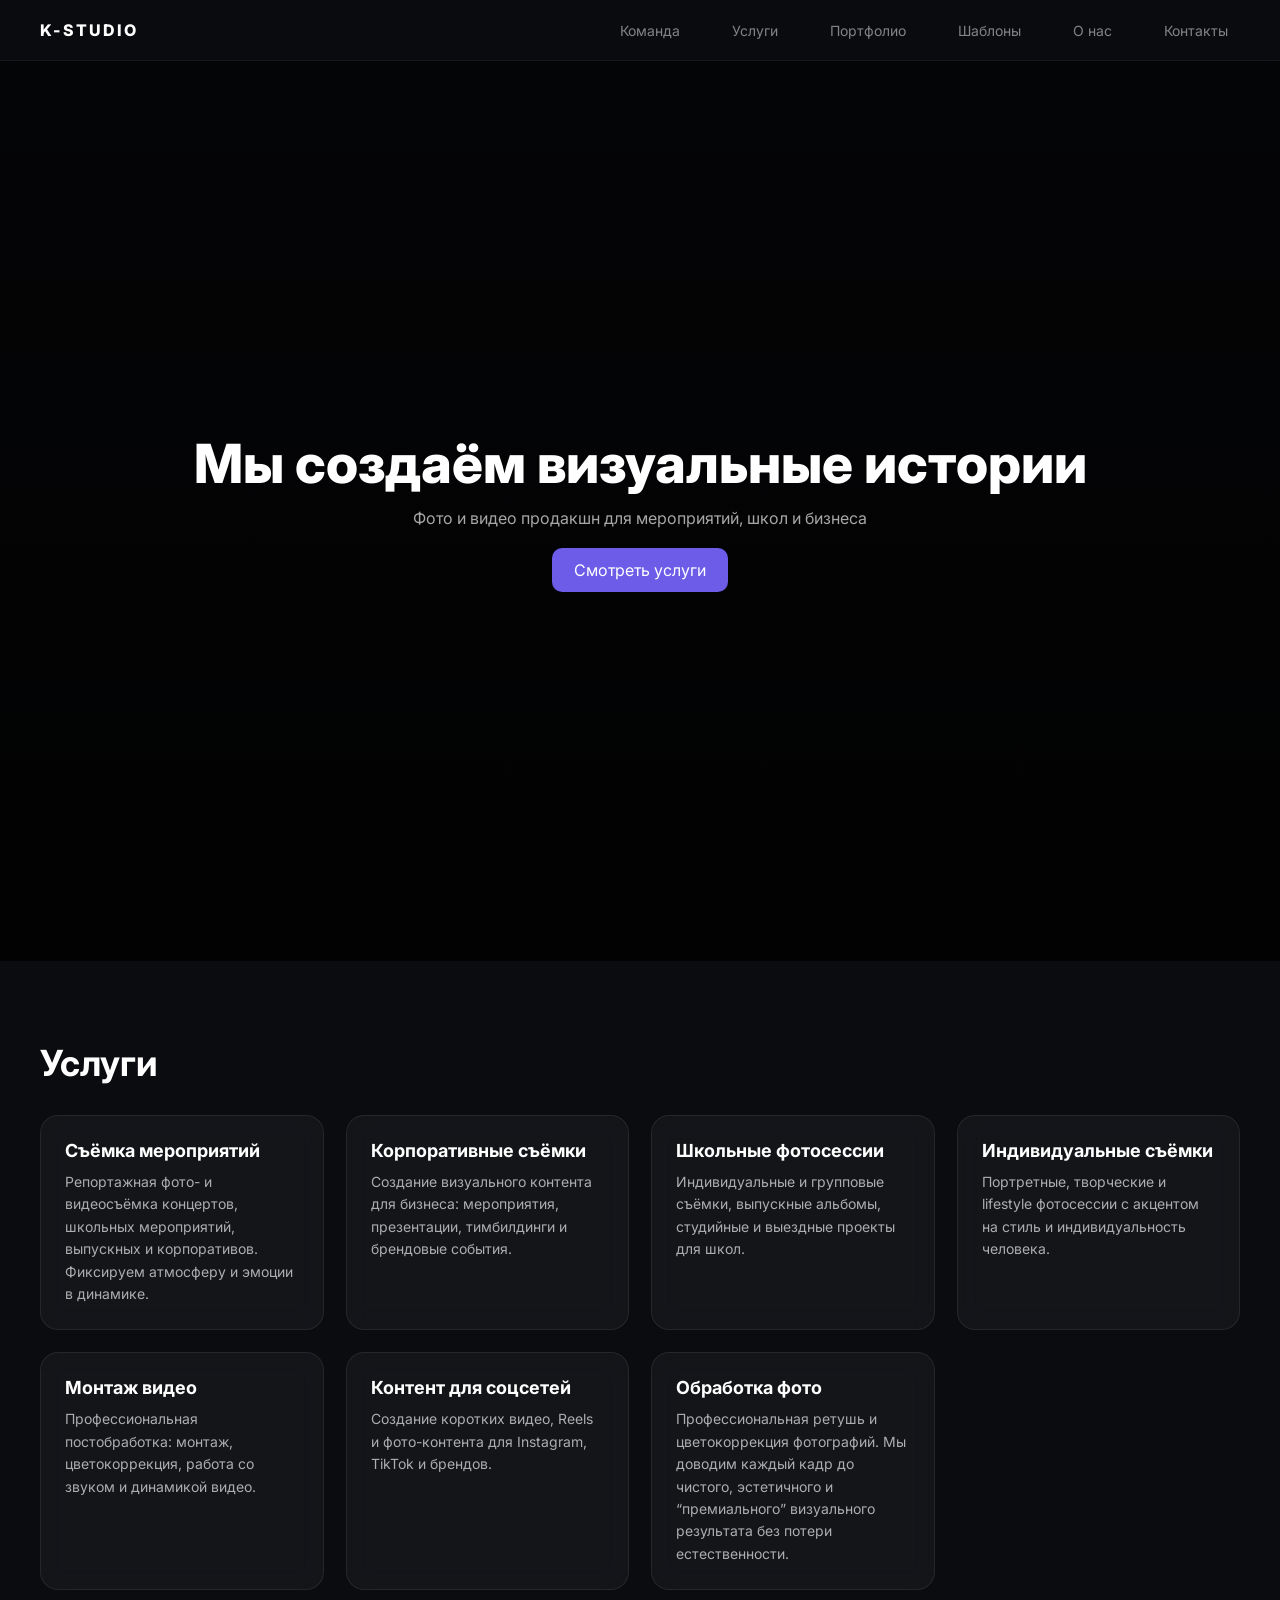
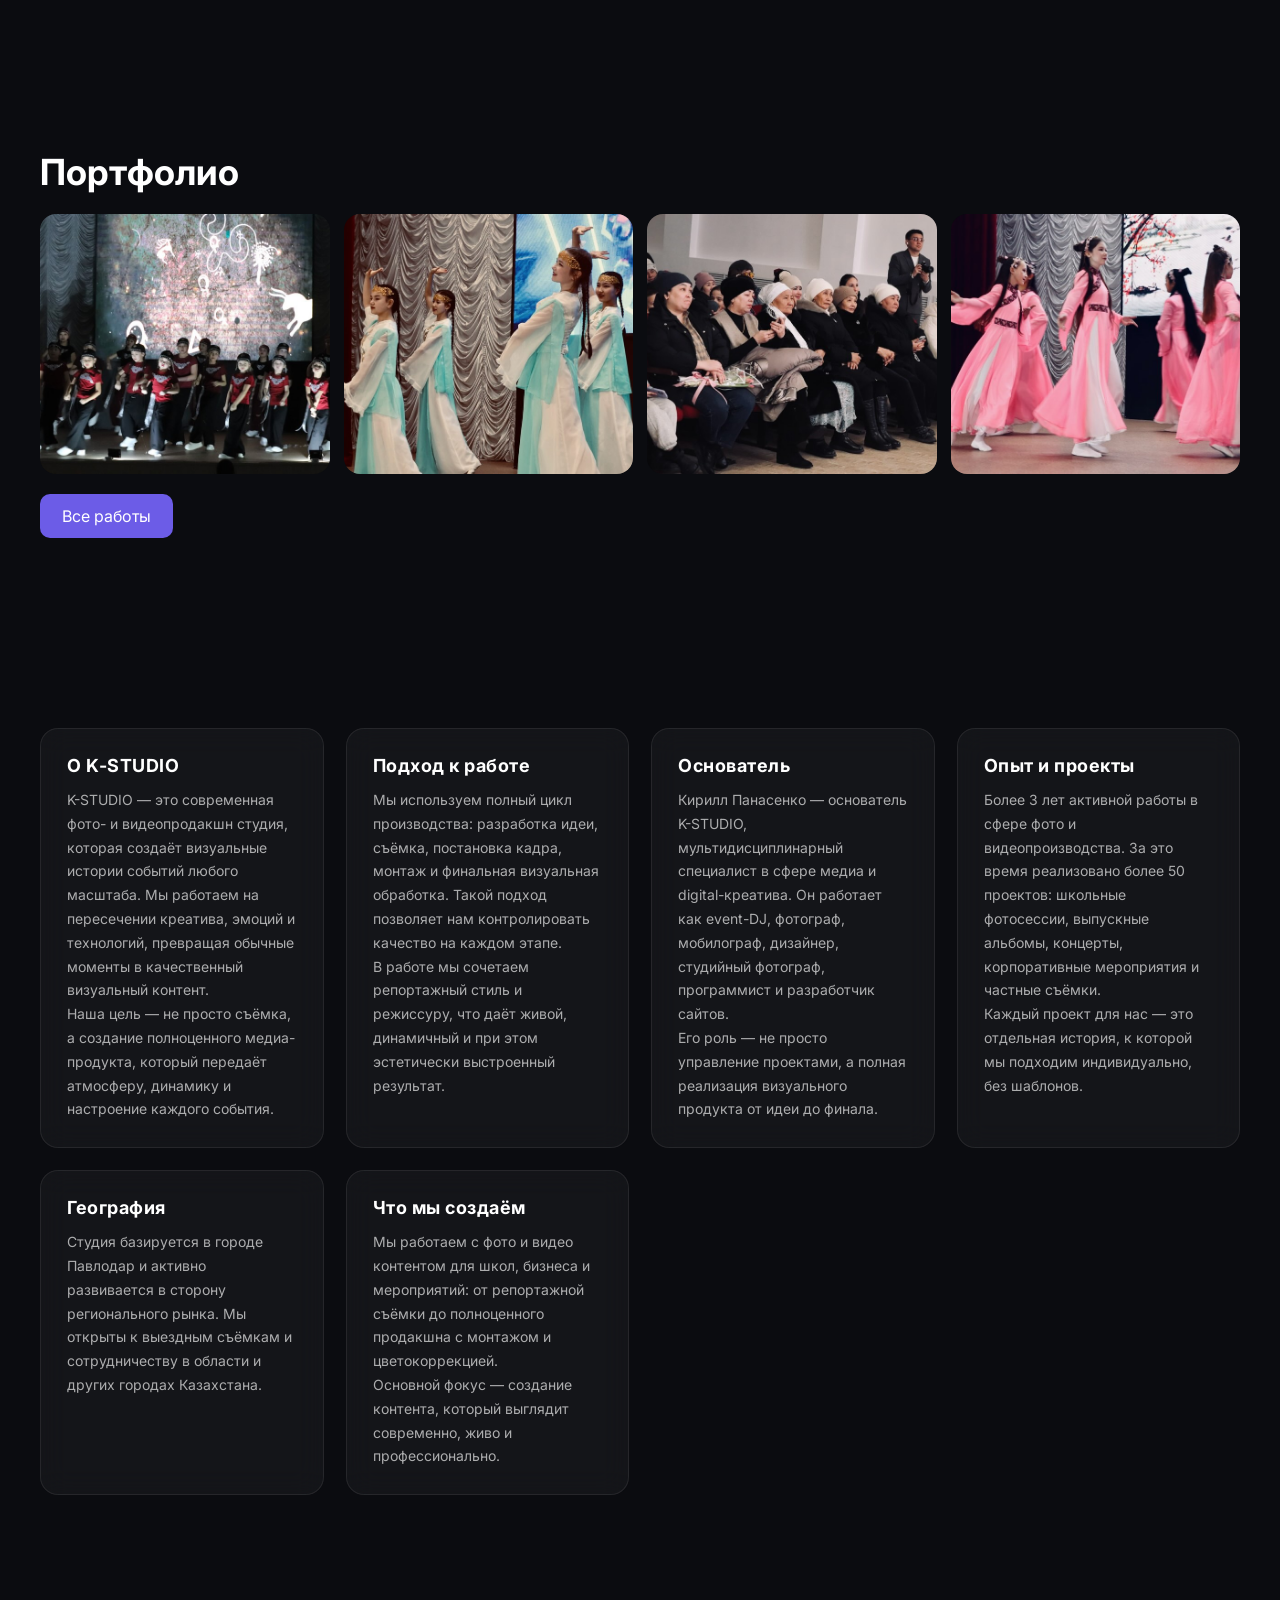
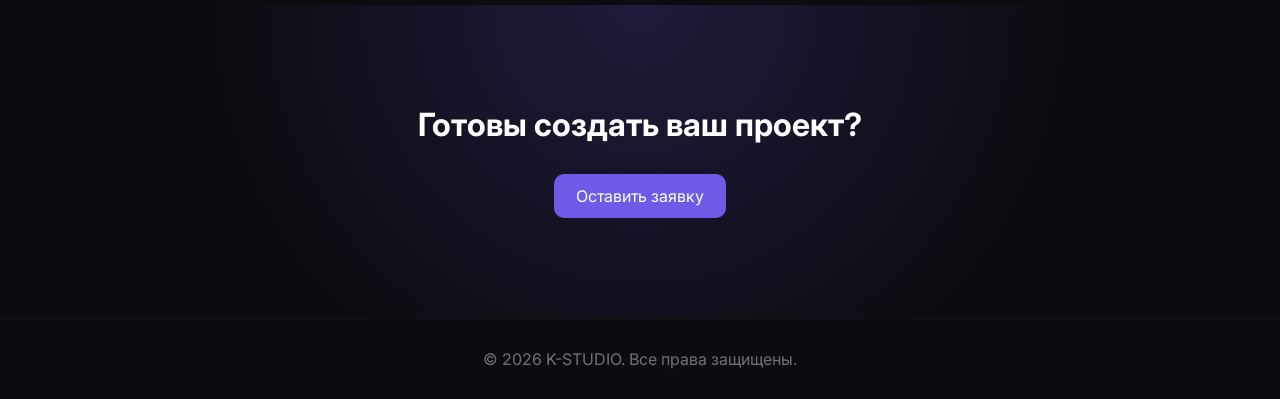
==== index.html @ 14543ec0 "Add files via upload" ====
<!DOCTYPE html>
<html lang="ru">

<head>
    <meta charset="UTF-8" />
    <meta name="viewport" content="width=device-width, initial-scale=1.0" />
    <title>K-STUDIO | Media Production</title>

    <!-- CSS -->
    <link rel="stylesheet" href="css/variables.css">
    <link rel="stylesheet" href="css/style.css">
    <link rel="stylesheet" href="css/responsive.css">

    <!-- Fonts -->
    <link rel="preconnect" href="https://fonts.googleapis.com">
    <link href="https://fonts.googleapis.com/css2?family=Inter:wght@300;400;600;800&display=swap" rel="stylesheet">
</head>

<body>

    <header class="header">
        <div class="logo">K-STUDIO</div>

        <!-- BURGER -->
        <div class="burger" id="burger">
            <span></span>
            <span></span>
            <span></span>
        </div>

        <nav class="nav" id="nav">
            <a href="pages/team.html">Команда</a>
            <a href="pages/services.html">Услуги</a>
            <a href="pages/portfolio.html">Портфолио</a>
            <a href="pages/school-albums.html">Шаблоны</a>
            <a href="pages/about.html">О нас</a>
            <a href="pages/contact.html">Контакты</a>
        </nav>
    </header>


    <section class="hero">

        <video class="hero-video" autoplay muted loop playsinline>
            <source src="assets/video/hero.mp4" type="video/mp4">
        </video>

        <div class="hero-overlay"></div>

        <div class="hero-content">
            <h1>Мы создаём визуальные истории</h1>
            <p>Фото и видео продакшн для мероприятий, школ и бизнеса</p>
            <a href="#services" class="btn">Смотреть услуги</a>
        </div>

    </section>


    <!-- SERVICES -->
    <section id="services" class="section">

        <h2 class="title">Услуги</h2>

        <div class="services-grid">

            <div class="service-card">
                <h3>Съёмка мероприятий</h3>
                <p>
                    Репортажная фото- и видеосъёмка концертов, школьных мероприятий, выпускных и корпоративов.
                    Фиксируем атмосферу и эмоции в динамике.
                </p>
            </div>

            <div class="service-card">
                <h3>Корпоративные съёмки</h3>
                <p>
                    Создание визуального контента для бизнеса: мероприятия, презентации, тимбилдинги и брендовые
                    события.
                </p>
            </div>

            <div class="service-card">
                <h3>Школьные фотосессии</h3>
                <p>
                    Индивидуальные и групповые съёмки, выпускные альбомы, студийные и выездные проекты для школ.
                </p>
            </div>

            <div class="service-card">
                <h3>Индивидуальные съёмки</h3>
                <p>
                    Портретные, творческие и lifestyle фотосессии с акцентом на стиль и индивидуальность человека.
                </p>
            </div>

            <div class="service-card">
                <h3>Монтаж видео</h3>
                <p>
                    Профессиональная постобработка: монтаж, цветокоррекция, работа со звуком и динамикой видео.
                </p>
            </div>

            <div class="service-card">
                <h3>Контент для соцсетей</h3>
                <p>
                    Создание коротких видео, Reels и фото-контента для Instagram, TikTok и брендов.
                </p>
            </div>

            <div class="service-card">
                <h3>Обработка фото</h3>
                <p>
                    Профессиональная ретушь и цветокоррекция фотографий. Мы доводим каждый кадр до чистого,
                    эстетичного и “премиального” визуального результата без потери естественности.
                </p>
            </div>

        </div>

    </section>


    <!-- PORTFOLIO PREVIEW -->
    <section class="section dark">
        <h2 class="title">Портфолио</h2>

        <div class="portfolio-grid">
            <img src="assets/images/portfolio/1.jpg">
            <img src="assets/images/portfolio/2.jpg">
            <img src="assets/images/portfolio/3.jpg">
            <img src="assets/images/portfolio/4.jpg">
        </div>

        <div class="center">
            <a href="pages/portfolio.html" class="btn">Все работы</a>
        </div>
    </section>


    <!-- ABOUT SHORT -->
    <section class="info-section">

        <div class="info-grid">

            <div class="info-card">
                <h3>О K-STUDIO</h3>
                <p>
                    K-STUDIO — это современная фото- и видеопродакшн студия, которая создаёт визуальные истории
                    событий любого масштаба. Мы работаем на пересечении креатива, эмоций и технологий,
                    превращая обычные моменты в качественный визуальный контент.
                </p>
                <p>
                    Наша цель — не просто съёмка, а создание полноценного медиа-продукта, который передаёт атмосферу,
                    динамику и настроение каждого события.
                </p>
            </div>

            <div class="info-card">
                <h3>Подход к работе</h3>
                <p>
                    Мы используем полный цикл производства: разработка идеи, съёмка, постановка кадра, монтаж и
                    финальная
                    визуальная обработка. Такой подход позволяет нам контролировать качество на каждом этапе.
                </p>
                <p>
                    В работе мы сочетаем репортажный стиль и режиссуру, что даёт живой, динамичный и при этом
                    эстетически выстроенный результат.
                </p>
            </div>

            <div class="info-card">
                <h3>Основатель</h3>
                <p>
                    Кирилл Панасенко — основатель K-STUDIO, мультидисциплинарный специалист в сфере медиа и
                    digital-креатива.
                    Он работает как event-DJ, фотограф, мобилограф, дизайнер, студийный фотограф, программист и
                    разработчик сайтов.
                </p>
                <p>
                    Его роль — не просто управление проектами, а полная реализация визуального продукта от идеи до
                    финала.
                </p>
            </div>

            <div class="info-card">
                <h3>Опыт и проекты</h3>
                <p>
                    Более 3 лет активной работы в сфере фото и видеопроизводства. За это время реализовано более 50
                    проектов:
                    школьные фотосессии, выпускные альбомы, концерты, корпоративные мероприятия и частные съёмки.
                </p>
                <p>
                    Каждый проект для нас — это отдельная история, к которой мы подходим индивидуально, без шаблонов.
                </p>
            </div>

            <div class="info-card">
                <h3>География</h3>
                <p>
                    Студия базируется в городе Павлодар и активно развивается в сторону регионального рынка.
                    Мы открыты к выездным съёмкам и сотрудничеству в области и других городах Казахстана.
                </p>
            </div>

            <div class="info-card">
                <h3>Что мы создаём</h3>
                <p>
                    Мы работаем с фото и видео контентом для школ, бизнеса и мероприятий:
                    от репортажной съёмки до полноценного продакшна с монтажом и цветокоррекцией.
                </p>
                <p>
                    Основной фокус — создание контента, который выглядит современно, живо и профессионально.
                </p>
            </div>

        </div>

    </section>


    <!-- CTA -->
    <section class="cta">
        <h2>Готовы создать ваш проект?</h2>
        <a href="pages/contact.html" class="btn">Оставить заявку</a>
    </section>


    <!-- FOOTER -->
    <footer class="footer">
        <p>© 2026 K-STUDIO. Все права защищены.</p>
    </footer>


    <!-- JS -->
    <script src="/js/main.js"></script>

</body>

</html>
---- css/variables.css ----
:root {
  --bg: #0b0b0f;
  --card: #141420;
  --text: #ffffff;
  --muted: rgba(255,255,255,0.65);
  --border: rgba(255,255,255,0.08);
  --accent: #6c5ce7;
}
---- css/style.css ----
* {
  margin: 0;
  padding: 0;
  box-sizing: border-box;
  font-family: Inter, sans-serif;
}

body {
  background: var(--bg);
  color: var(--text);
}

/* HEADER */
.header {
  position: fixed;
  top: 0;
  width: 100%;
  padding: 20px 40px;
  display: flex;
  justify-content: space-between;
  align-items: center;
  backdrop-filter: blur(14px);
  z-index: 1000;
}

.logo {
  font-weight: 800;
  letter-spacing: 2px;
}

.nav a {
  margin: 0 12px;
  text-decoration: none;
  color: var(--text);
  opacity: 0.7;
  font-size: 14px;
  transition: 0.3s;
}

.nav a:hover {
  opacity: 1;
}

/* HERO */
.hero {
  height: 100vh;
  position: relative;
  display: flex;
  align-items: center;
  justify-content: center;
  text-align: center;
}

.hero-video {
  position: absolute;
  width: 100%;
  height: 100%;
  object-fit: cover;
  z-index: -2;
}

.hero-overlay {
  position: absolute;
  width: 100%;
  height: 100%;
  background: rgba(0,0,0,0.65);
  z-index: -1;
}

.hero-content h1 {
  font-size: 54px;
  font-weight: 800;
}

.hero-content p {
  margin-top: 12px;
  color: var(--muted);
}

/* BUTTON */
.btn {
  display: inline-block;
  margin-top: 20px;
  padding: 12px 22px;
  background: var(--accent);
  color: white;
  border-radius: 10px;
  text-decoration: none;
  transition: 0.3s;
}

.btn:hover {
  transform: translateY(-3px);
}

/* SECTIONS */
.section {
  padding: 100px 40px;
}

.title {
  font-size: 34px;
  margin-bottom: 30px;
}

/* GRID */
.grid {
  display: grid;
  grid-template-columns: repeat(auto-fit, minmax(220px, 1fr));
  gap: 20px;
}

.card {
  background: var(--card);
  border: 1px solid var(--border);
  padding: 20px;
  border-radius: 16px;
  transition: 0.3s;
}

.card:hover {
  transform: translateY(-6px);
}

/* PORTFOLIO */
.portfolio-grid {
  display: grid;
  grid-template-columns: repeat(auto-fit, minmax(260px, 1fr));
  gap: 15px;
}

.portfolio-grid img {
  width: 100%;
  height: 260px;
  object-fit: cover;
  border-radius: 16px;
  transition: 0.3s;
}

.portfolio-grid img:hover {
  transform: scale(1.03);
}

/* CTA */
.cta {
  text-align: center;
  padding: 120px 40px;
  background: linear-gradient(45deg, var(--accent), #2d3436);
}

/* FOOTER */
.footer {
  text-align: center;
  padding: 40px;
  opacity: 0.6;
}

.hero-overlay {
  position: absolute;
  inset: 0;
  background: linear-gradient(
    180deg,
    rgba(0,0,0,0.6),
    rgba(0,0,0,0.85)
  );
  z-index: -1;
}

.hero-video {
  position: absolute;
  inset: 0;
  width: 100%;
  height: 100%;
  object-fit: cover;
  z-index: -2;
  filter: saturate(1.1) contrast(1.1);
}

.hero-content {
  animation: fadeUp 1.2s ease forwards;
}

@keyframes fadeUp {
  from {
    opacity: 0;
    transform: translateY(20px);
  }
  to {
    opacity: 1;
    transform: translateY(0);
  }
}

/* === INFO BLOCK (K-STUDIO PREMIUM) === */

.info-section {
  padding: 110px 40px;
}

.info-grid {
  display: grid;
  grid-template-columns: repeat(auto-fit, minmax(280px, 1fr));
  gap: 22px;
}

/* карточка */
.info-card {
  background: rgba(255, 255, 255, 0.04);
  border: 1px solid rgba(255, 255, 255, 0.08);
  border-radius: 18px;
  padding: 26px;
  backdrop-filter: blur(14px);
  transition: all 0.35s ease;
  position: relative;
  overflow: hidden;
}

/* мягкий световой акцент */
.info-card::before {
  content: "";
  position: absolute;
  top: -40%;
  left: -40%;
  width: 200%;
  height: 200%;
  background: radial-gradient(
    circle,
    rgba(124, 92, 255, 0.18),
    transparent 60%
  );
  opacity: 0;
  transition: 0.4s ease;
}

/* hover эффект */
.info-card:hover {
  transform: translateY(-10px);
  border-color: rgba(124, 92, 255, 0.4);
  box-shadow: 0 25px 60px rgba(0, 0, 0, 0.5);
}

.info-card:hover::before {
  opacity: 1;
}

/* заголовок */
.info-card h3 {
  font-size: 18px;
  margin-bottom: 12px;
  color: #fff;
  letter-spacing: 0.5px;
}

/* текст */
.info-card p {
  font-size: 14px;
  line-height: 1.7;
  color: rgba(255, 255, 255, 0.65);
}

/* акцентные слова (если используешь <b>) */
.info-card b {
  color: #ffffff;
}

.services-grid {
  display: grid;
  grid-template-columns: repeat(auto-fit, minmax(260px, 1fr));
  gap: 22px;
}

.service-card {
  background: rgba(255, 255, 255, 0.04);
  border: 1px solid rgba(255, 255, 255, 0.08);
  border-radius: 18px;
  padding: 24px;
  transition: 0.35s ease;
  backdrop-filter: blur(12px);
  position: relative;
  overflow: hidden;
}

.service-card:hover {
  transform: translateY(-8px);
  border-color: rgba(124, 92, 255, 0.4);
  box-shadow: 0 20px 50px rgba(0, 0, 0, 0.45);
}

/* заголовок */
.service-card h3 {
  font-size: 18px;
  margin-bottom: 10px;
  color: #fff;
}

/* описание снизу */
.service-card p {
  font-size: 14px;
  line-height: 1.6;
  color: rgba(255, 255, 255, 0.65);
}

.price-box {
  margin-top: 14px;
  padding: 10px 14px;
  border: 1px solid rgba(124, 92, 255, 0.5);
  border-radius: 12px;
  display: inline-block;
  color: #fff;
  font-weight: 600;
  font-size: 14px;
  background: rgba(124, 92, 255, 0.08);
  backdrop-filter: blur(10px);
  transition: 0.3s ease;
}

.service-card:hover .price-box {
  background: rgba(124, 92, 255, 0.18);
  transform: scale(1.03);
}

/* =========================
   BASE (фикс тёмной темы)
========================= */

body {
  margin: 0;
  font-family: 'Inter', sans-serif;
  background: #0b0c10;
  color: #ffffff;
}

* {
  box-sizing: border-box;
}

/* =========================
   LAYOUT
========================= */

.section {
  padding: 80px 40px;
}

/* заголовки */
.title {
  font-size: 36px;
  font-weight: 700;
  margin-bottom: 20px;
  color: #ffffff;
}

/* мутный текст */
p {
  color: rgba(255,255,255,0.7);
}

/* =========================
   HEADER (если нет в общем CSS)
========================= */

.header {
  display: flex;
  justify-content: space-between;
  align-items: center;
  padding: 20px 40px;
  border-bottom: 1px solid rgba(255,255,255,0.06);
  background: rgba(11,12,16,0.8);
  backdrop-filter: blur(10px);
}

.logo {
  font-weight: 800;
  letter-spacing: 2px;
  color: #fff;
}

.nav a {
  margin-left: 20px;
  text-decoration: none;
  color: rgba(255,255,255,0.7);
  transition: 0.3s;
}

.nav a:hover {
  color: #fff;
}

/* =========================
   FILTER BUTTONS
========================= */

.portfolio-filters {
  display: flex;
  gap: 10px;
  flex-wrap: wrap;
  margin: 20px 0 30px;
}

.filter-btn {
  padding: 10px 16px;
  border-radius: 12px;
  border: 1px solid rgba(255,255,255,0.1);
  background: rgba(255,255,255,0.03);
  color: rgba(255,255,255,0.7);
  cursor: pointer;
  transition: 0.3s;
}

.filter-btn:hover {
  border-color: rgba(124,92,255,0.4);
  color: #fff;
}

.filter-btn.active {
  background: rgba(124,92,255,0.2);
  border-color: rgba(124,92,255,0.5);
  color: #fff;
}

/* =========================
   GALLERY
========================= */

.portfolio-grid {
  display: grid;
  grid-template-columns: repeat(auto-fit, minmax(240px, 1fr));
  gap: 14px;
}

.portfolio-grid img {
  width: 100%;
  height: 260px;
  object-fit: cover;
  border-radius: 16px;
  transition: 0.35s ease;
  display: block;
}

.portfolio-grid img:hover {
  transform: scale(1.04);
}

/* =========================
   CARDS (cases)
========================= */

.services-grid {
  display: grid;
  grid-template-columns: repeat(auto-fit, minmax(260px, 1fr));
  gap: 22px;
  margin-top: 30px;
}

.service-card {
  background: rgba(255,255,255,0.04);
  border: 1px solid rgba(255,255,255,0.08);
  border-radius: 18px;
  padding: 24px;
  transition: 0.3s ease;
}

.service-card:hover {
  transform: translateY(-8px);
  border-color: rgba(124,92,255,0.4);
  box-shadow: 0 20px 50px rgba(0,0,0,0.5);
}

.service-card h3 {
  color: #fff;
  margin-bottom: 10px;
}

.service-card p {
  color: rgba(255,255,255,0.65);
  line-height: 1.6;
}

.service-card a{
    text-decoration: none;
    color: rgba(255,255,255,0.65);
}

.service-card a:hover{
    color: rgba(126, 126, 126, 0.65);
}
/* =========================
   CTA
========================= */

.cta {
  text-align: center;
  padding: 100px 40px;
  background: radial-gradient(circle at top, rgba(124,92,255,0.18), transparent 60%);
}

.cta h2 {
  font-size: 32px;
  margin-bottom: 10px;
  color: #fff;
}

/* =========================
   FOOTER
========================= */

.footer {
  text-align: center;
  padding: 30px;
  border-top: 1px solid rgba(255,255,255,0.06);
  color: rgba(255,255,255,0.5);
}

/* =========================
   RESPONSIVE
========================= */

@media (max-width: 768px) {
  .section {
    padding: 60px 20px;
  }

  .portfolio-grid img {
    height: 220px;
  }
}

.team-grid {
  display: grid;
  grid-template-columns: repeat(auto-fit, minmax(260px, 1fr));
  gap: 22px;
  margin-top: 30px;
}

.team-card {
  background: rgba(255,255,255,0.04);
  border: 1px solid rgba(255,255,255,0.08);
  border-radius: 18px;
  padding: 20px;
  transition: 0.3s ease;
}

.team-card:hover {
  transform: translateY(-8px);
  border-color: rgba(124,92,255,0.4);
  box-shadow: 0 20px 50px rgba(0,0,0,0.5);
}

.team-card img {
  width: 100%;
  height: 220px;
  object-fit: cover;
  border-radius: 14px;
  margin-bottom: 14px;
}

.team-card h3 {
  color: #fff;
  margin-bottom: 4px;
}

.role {
  font-size: 13px;
  color: rgba(124,92,255,0.9);
  margin-bottom: 10px;
}

.team-card p {
  color: rgba(255,255,255,0.65);
  line-height: 1.6;
  font-size: 14px;
}

.lightbox {
  position: fixed;
  top: 0;
  left: 0;
  width: 100%;
  height: 100%;
  background: rgba(0,0,0,0.92);
  display: none;
  align-items: center;
  justify-content: center;
  z-index: 9999;
}

.lightbox img {
  max-width: 85%;
  max-height: 85%;
  border-radius: 12px;
}

.lightbox .close {
  position: absolute;
  top: 20px;
  right: 30px;
  font-size: 36px;
  color: #fff;
  cursor: pointer;
}

.lightbox .nav {
  position: absolute;
  top: 50%;
  transform: translateY(-50%);
  font-size: 40px;
  color: #fff;
  background: none;
  border: none;
  cursor: pointer;
  padding: 10px;
}

.lightbox .prev {
  left: 20px;
}

.lightbox .next {
  right: 20px;
}   

.contact-form {
  max-width: 700px;
  display: flex;
  flex-direction: column;
  gap: 12px;
}

.contact-form input,
.contact-form textarea {
  padding: 14px;
  border-radius: 12px;
  border: 1px solid rgba(255,255,255,0.1);
  background: rgba(255,255,255,0.03);
  color: #fff;
  outline: none;
}

.contact-form textarea {
  min-height: 120px;
  resize: none;
}

.contact-form button {
  padding: 14px;
  border: none;
  border-radius: 12px;
  background: rgba(124,92,255,0.7);
  color: #fff;
  cursor: pointer;
  transition: 0.3s;
}

.contact-form button:hover {
  background: rgba(124,92,255,1);
}

/* ===== HEADER BASE ===== */

.header {
  display: flex;
  justify-content: space-between;
  align-items: center;
  padding: 20px 40px;
  position: relative;
  z-index: 1000;
}

/* ===== NAV DESKTOP ===== */

.nav {
  display: flex;
  gap: 20px;
}

.nav a {
  color: rgba(255,255,255,0.7);
  text-decoration: none;
  transition: 0.3s;
}

.nav a:hover {
  color: #fff;
}

/* ===== BURGER ===== */

.burger {
  display: none;
  flex-direction: column;
  gap: 5px;
  cursor: pointer;
}

.burger span {
  width: 25px;
  height: 2px;
  background: #fff;
  transition: 0.3s;
}

/* ===== MOBILE ===== */

@media (max-width: 768px) {

  .burger {
    display: flex;
  }

  .nav {
    position: absolute;
    top: 70px;
    right: 0;
    width: 100%;
    background: rgba(11,12,16,0.98);
    backdrop-filter: blur(10px);

    flex-direction: column;
    align-items: center;
    gap: 25px;

    padding: 30px 0;

    display: none;
  }

  .nav.active {
    display: flex;
  }
}

@media (max-width: 768px) {

  .hero h1,
  .banner h1,
  .title {
    font-size: 28px;
    line-height: 1.2;
    text-align: center;
  }

  .hero p,
  .banner p {
    font-size: 14px;
    line-height: 1.6;
    text-align: center;
    padding: 0 15px;
  }

}
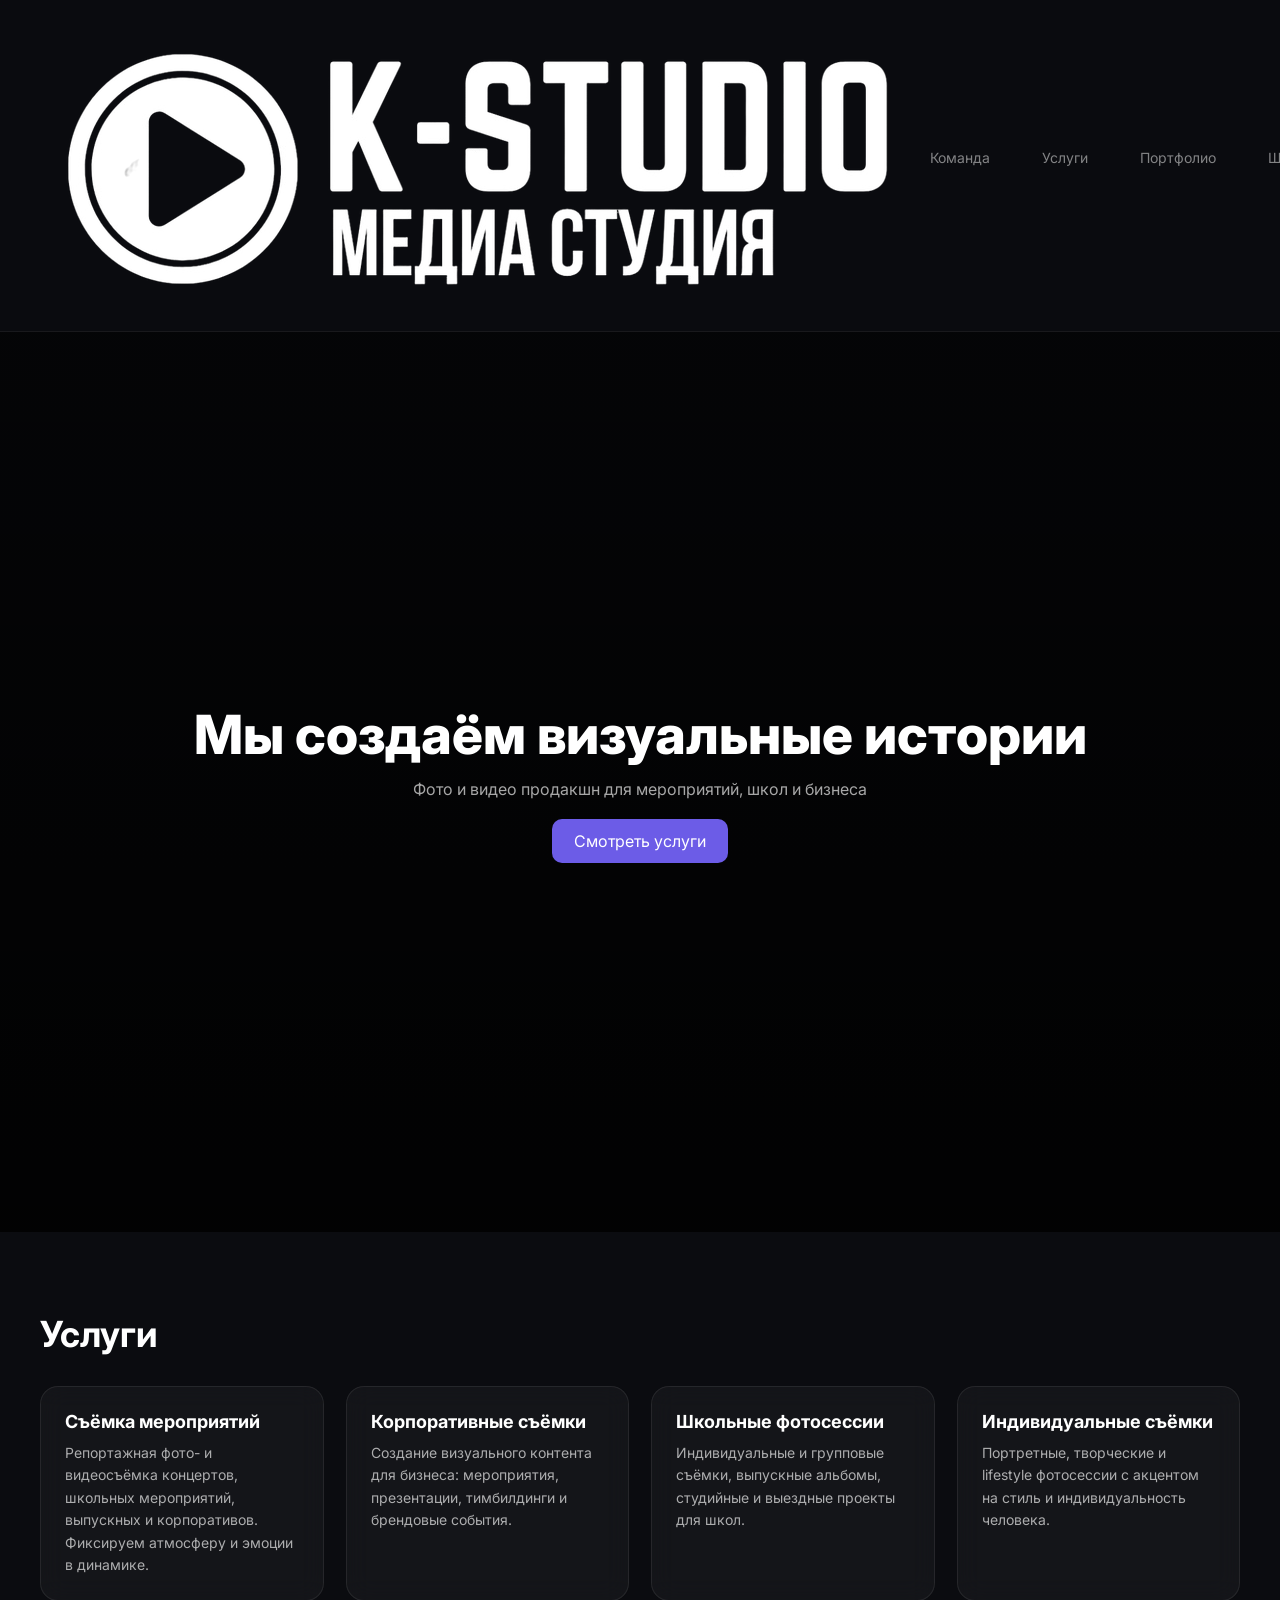
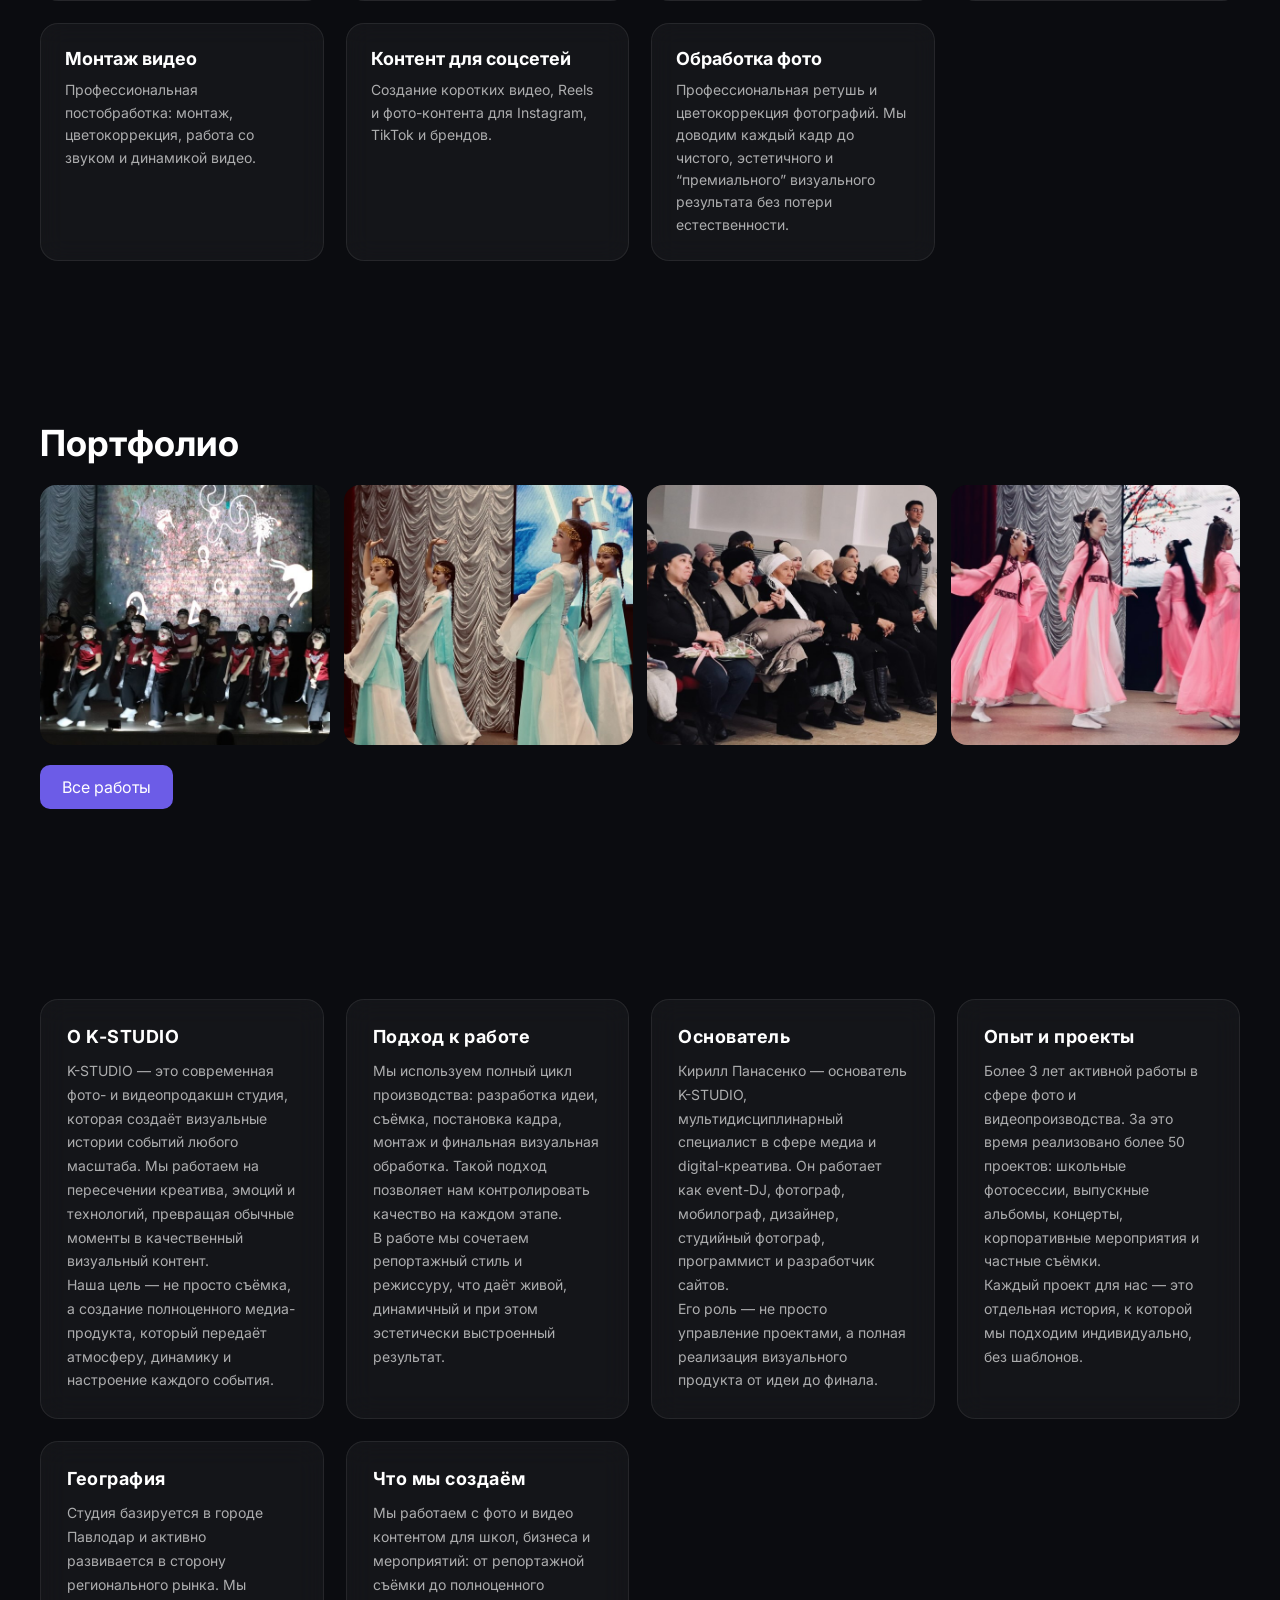
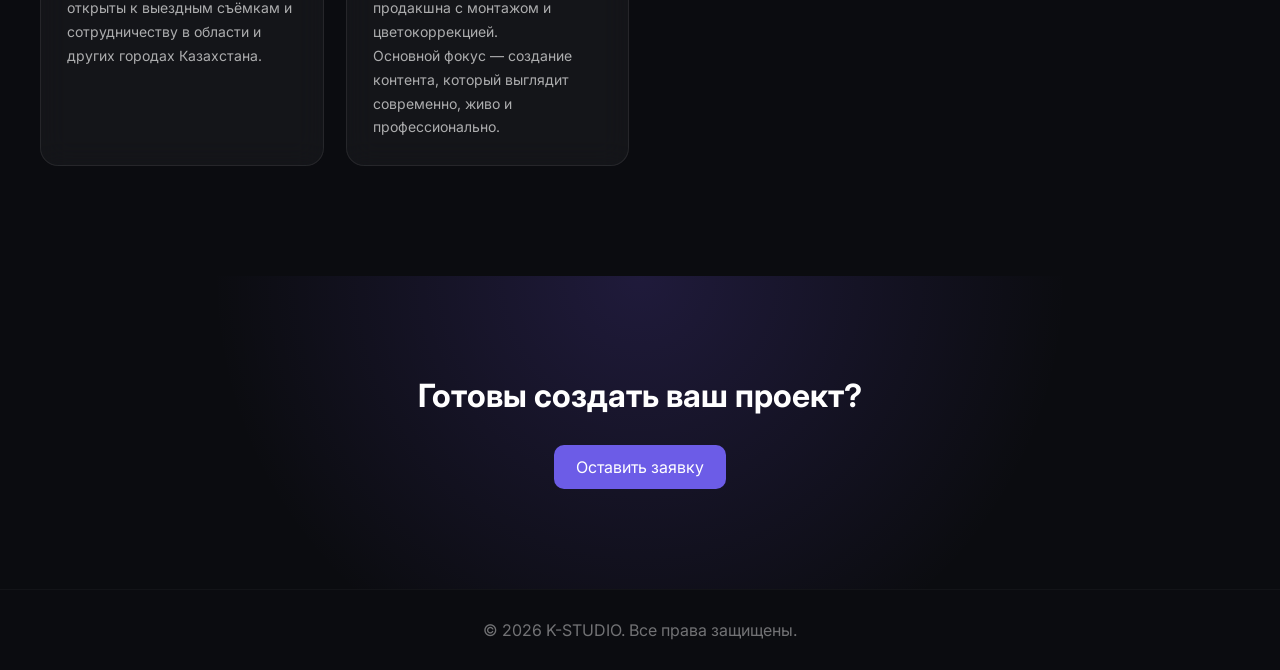
==== commit 377eb714: "Add files via upload" ====
--- a/index.html
+++ b/index.html
@@ -13,13 +13,14 @@
 
     <!-- Fonts -->
     <link rel="preconnect" href="https://fonts.googleapis.com">
+    <link rel="shortcut icon" href="/assets/images/2.png" type="image/x-icon">
     <link href="https://fonts.googleapis.com/css2?family=Inter:wght@300;400;600;800&display=swap" rel="stylesheet">
 </head>
 
 <body>
 
     <header class="header">
-        <div class="logo">K-STUDIO</div>
+        <div class="logo"><img src="/assets/images/1.png" alt=""></div>
 
         <!-- BURGER -->
         <div class="burger" id="burger">
